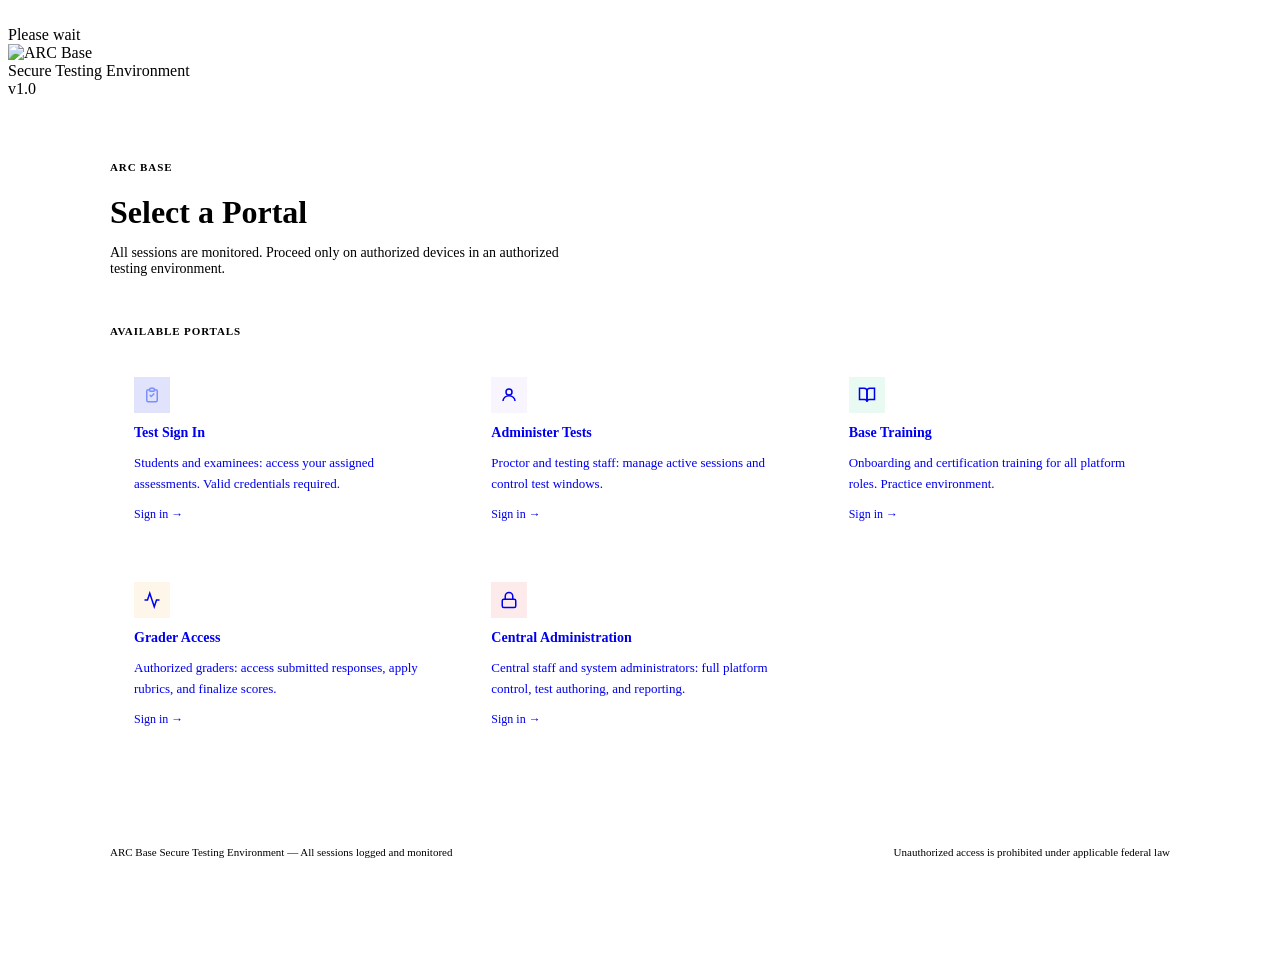
==== index.html @ 7174480e "Create index.html" ====
<!DOCTYPE html>
<html lang="en">
<head>
  <meta charset="UTF-8" />
  <meta name="viewport" content="width=device-width, initial-scale=1.0" />
  <title>ARC Base</title>
  <link rel="stylesheet" href="styles.css" />

  <script type="module">
    import { initializeApp } from "https://www.gstatic.com/firebasejs/10.12.2/firebase-app.js";
    import { getFirestore } from "https://www.gstatic.com/firebasejs/10.12.2/firebase-firestore.js";
    const firebaseConfig = {
      apiKey: "YOUR_API_KEY",
      authDomain: "YOUR_PROJECT.firebaseapp.com",
      projectId: "YOUR_PROJECT_ID",
      storageBucket: "YOUR_PROJECT.appspot.com",
      messagingSenderId: "YOUR_SENDER_ID",
      appId: "YOUR_APP_ID"
    };
    initializeApp(firebaseConfig);
  </script>

  <style>
    .home-wrap {
      max-width: 1060px;
      margin: 0 auto;
      padding: 52px 32px 80px;
    }

    .hero {
      margin-bottom: 48px;
    }
    .hero-eyebrow {
      font-family: var(--font-ui);
      font-size: 11px;
      font-weight: 600;
      letter-spacing: 0.08em;
      text-transform: uppercase;
      color: var(--text-muted);
      margin-bottom: 14px;
    }
    .hero h1 {
      font-size: 2rem;
      color: var(--text-primary);
      margin-bottom: 10px;
    }
    .hero-sub {
      font-size: 14px;
      color: var(--text-secondary);
      max-width: 480px;
    }

    .section-header {
      font-family: var(--font-ui);
      font-size: 11px;
      font-weight: 600;
      letter-spacing: 0.08em;
      text-transform: uppercase;
      color: var(--text-muted);
      margin-bottom: 16px;
      display: flex;
      align-items: center;
      gap: 12px;
    }
    .section-header::after {
      content: '';
      flex: 1;
      height: 1px;
      background: var(--border);
    }

    .portal-grid {
      display: grid;
      grid-template-columns: repeat(auto-fill, minmax(290px, 1fr));
      gap: 12px;
    }

    .portal-card {
      background: var(--bg-card);
      border: 1px solid var(--border);
      border-radius: var(--radius-lg);
      padding: 24px;
      text-decoration: none;
      display: flex;
      flex-direction: column;
      gap: 12px;
      cursor: pointer;
    }
    .portal-card:hover {
      border-color: var(--border-active);
      background: var(--bg-elevated);
    }

    .portal-icon {
      width: 36px; height: 36px;
      border-radius: var(--radius);
      display: flex;
      align-items: center;
      justify-content: center;
    }
    .portal-icon svg { width: 18px; height: 18px; }
    .portal-icon.blue    { background: rgba(43,53,224,0.14);  color: #7b90ff; }
    .portal-icon.purple  { background: rgba(196,168,245,0.12); color: var(--accent-purple); }
    .portal-icon.green   { background: rgba(34,201,120,0.1);  color: var(--success); }
    .portal-icon.warning { background: rgba(240,180,41,0.1);  color: var(--warning); }
    .portal-icon.red     { background: rgba(232,64,64,0.1);   color: var(--danger); }

    .portal-card-title {
      font-family: var(--font-ui);
      font-size: 14px;
      font-weight: 600;
      color: var(--text-primary);
    }
    .portal-card-desc {
      font-size: 13px;
      color: var(--text-secondary);
      line-height: 1.6;
    }
    .portal-card-link {
      font-family: var(--font-ui);
      font-size: 12px;
      font-weight: 500;
      color: var(--text-muted);
      margin-top: auto;
    }

    .home-footer {
      margin-top: 60px;
      padding-top: 24px;
      border-top: 1px solid var(--border);
      display: flex;
      justify-content: space-between;
      flex-wrap: wrap;
      gap: 8px;
    }
    .home-footer p {
      font-family: var(--font-ui);
      font-size: 11px;
      color: var(--text-muted);
    }
  </style>
</head>
<body>

<div id="arc-loader">
  <img src="arcbaseLg.png" alt="" class="loader-logo" />
  <div class="loader-bar-track"><div class="loader-bar-fill"></div></div>
  <span class="loader-text">Please wait</span>
</div>

<header class="topbar">
  <img src="arcbaseLg.png" alt="ARC Base" class="topbar-logo" />
  <img src="arcbaseTxt.png" alt="" class="topbar-wordmark" />
  <div class="topbar-divider"></div>
  <span class="topbar-title">Secure Testing Environment</span>
  <div class="topbar-spacer"></div>
  <span class="topbar-tag">v1.0</span>
</header>

<main class="page">
  <div class="home-wrap">

    <div class="hero">
      <p class="hero-eyebrow">ARC Base</p>
      <h1>Select a Portal</h1>
      <p class="hero-sub">All sessions are monitored. Proceed only on authorized devices in an authorized testing environment.</p>
    </div>

    <div class="section-header">Available Portals</div>

    <div class="portal-grid">

      <a href="login.html?mode=test" class="portal-card">
        <div class="portal-icon blue">
          <svg viewBox="0 0 24 24" fill="none" stroke="currentColor" stroke-width="2">
            <path d="M9 5H7a2 2 0 00-2 2v12a2 2 0 002 2h10a2 2 0 002-2V7a2 2 0 00-2-2h-2"/>
            <rect x="9" y="3" width="6" height="4" rx="1"/>
            <path d="M9 12l2 2 4-4"/>
          </svg>
        </div>
        <div class="portal-card-title">Test Sign In</div>
        <div class="portal-card-desc">Students and examinees: access your assigned assessments. Valid credentials required.</div>
        <div class="portal-card-link">Sign in &rarr;</div>
      </a>

      <a href="login.html?mode=admin" class="portal-card">
        <div class="portal-icon purple">
          <svg viewBox="0 0 24 24" fill="none" stroke="currentColor" stroke-width="2">
            <circle cx="12" cy="8" r="4"/>
            <path d="M4 20c0-4 3.6-7 8-7s8 3 8 7"/>
          </svg>
        </div>
        <div class="portal-card-title">Administer Tests</div>
        <div class="portal-card-desc">Proctor and testing staff: manage active sessions and control test windows.</div>
        <div class="portal-card-link">Sign in &rarr;</div>
      </a>

      <a href="login.html?mode=training" class="portal-card">
        <div class="portal-icon green">
          <svg viewBox="0 0 24 24" fill="none" stroke="currentColor" stroke-width="2">
            <path d="M2 3h6a4 4 0 014 4v14a3 3 0 00-3-3H2z"/>
            <path d="M22 3h-6a4 4 0 00-4 4v14a3 3 0 013-3h7z"/>
          </svg>
        </div>
        <div class="portal-card-title">Base Training</div>
        <div class="portal-card-desc">Onboarding and certification training for all platform roles. Practice environment.</div>
        <div class="portal-card-link">Sign in &rarr;</div>
      </a>

      <a href="login.html?mode=grader" class="portal-card">
        <div class="portal-icon warning">
          <svg viewBox="0 0 24 24" fill="none" stroke="currentColor" stroke-width="2">
            <polyline points="22 12 18 12 15 21 9 3 6 12 2 12"/>
          </svg>
        </div>
        <div class="portal-card-title">Grader Access</div>
        <div class="portal-card-desc">Authorized graders: access submitted responses, apply rubrics, and finalize scores.</div>
        <div class="portal-card-link">Sign in &rarr;</div>
      </a>

      <a href="login.html?mode=central" class="portal-card">
        <div class="portal-icon red">
          <svg viewBox="0 0 24 24" fill="none" stroke="currentColor" stroke-width="2">
            <rect x="3" y="11" width="18" height="11" rx="2"/>
            <path d="M7 11V7a5 5 0 0110 0v4"/>
          </svg>
        </div>
        <div class="portal-card-title">Central Administration</div>
        <div class="portal-card-desc">Central staff and system administrators: full platform control, test authoring, and reporting.</div>
        <div class="portal-card-link">Sign in &rarr;</div>
      </a>

    </div>

    <footer class="home-footer">
      <p>ARC Base Secure Testing Environment &mdash; All sessions logged and monitored</p>
      <p>Unauthorized access is prohibited under applicable federal law</p>
    </footer>

  </div>
</main>

<script>
  window.addEventListener('load', () => {
    setTimeout(() => {
      document.getElementById('arc-loader').classList.add('hidden');
    }, 1400);
  });
</script>
</body>
</html>
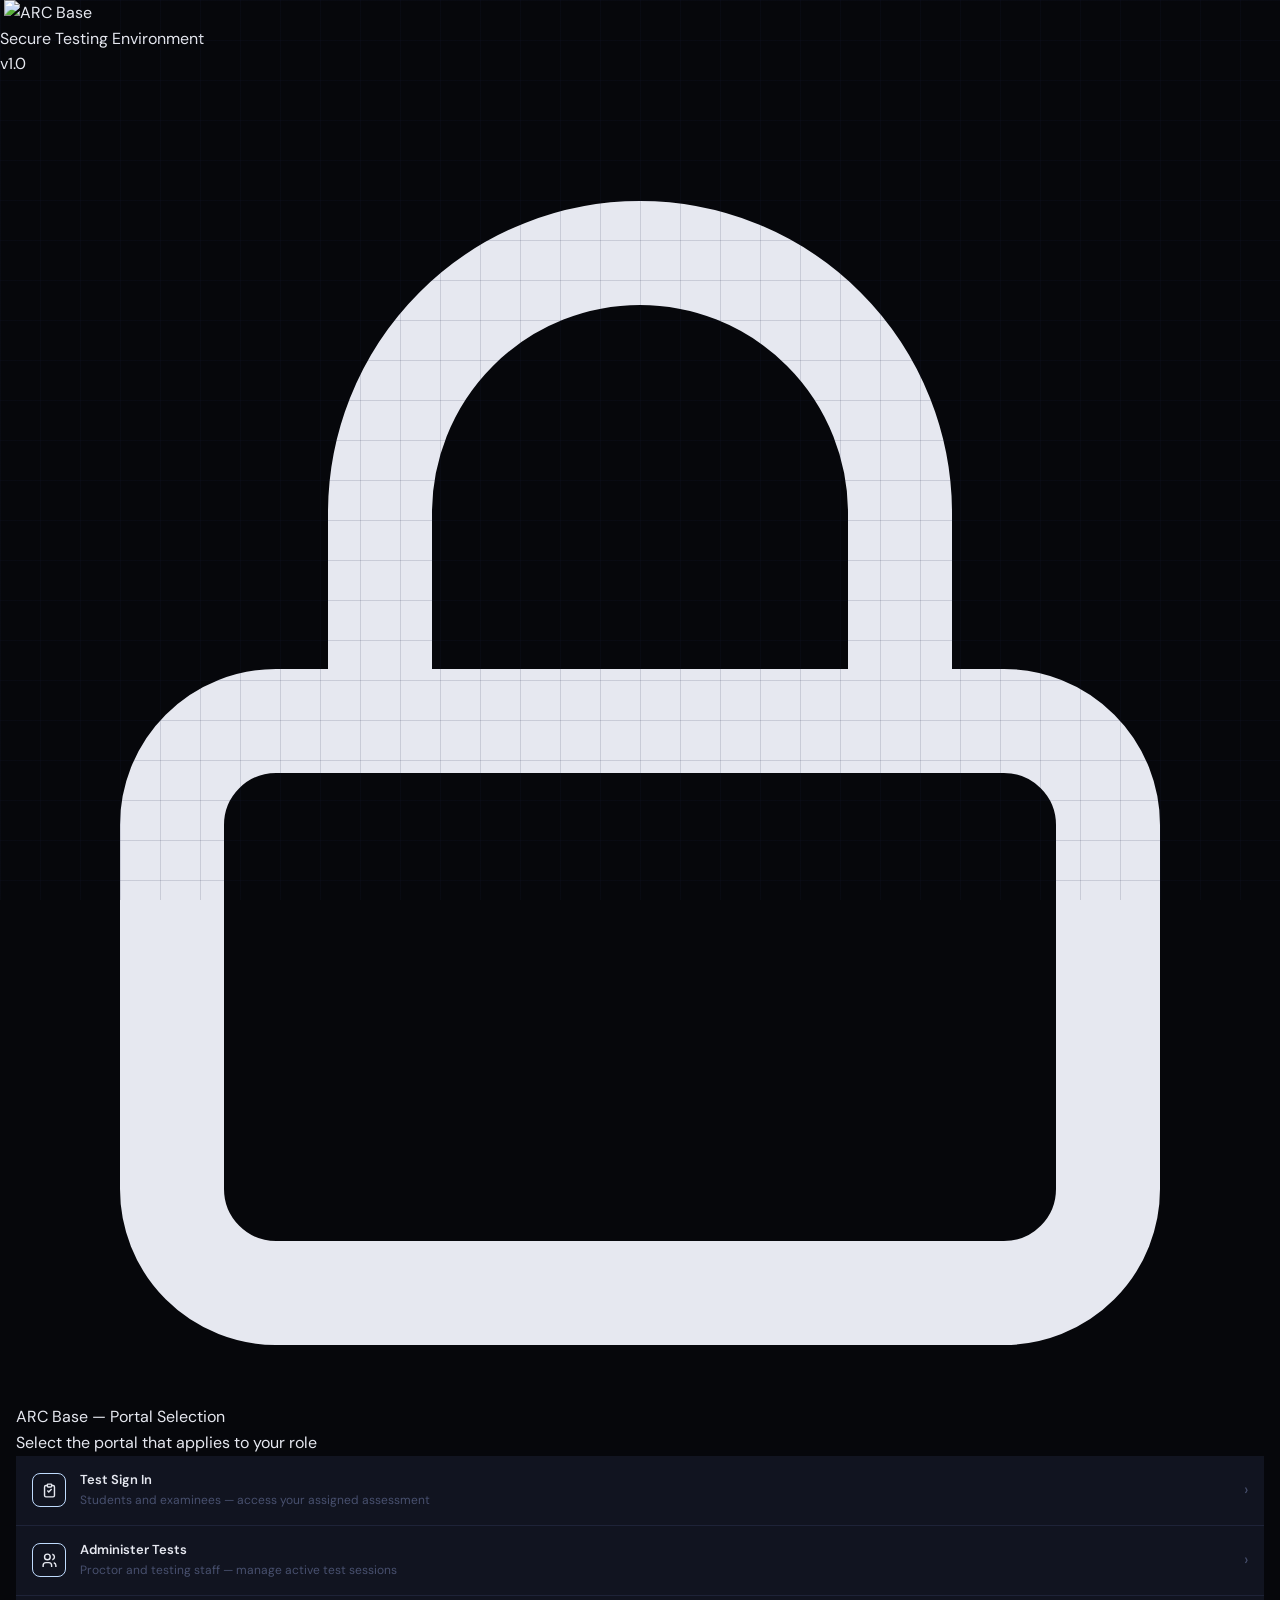
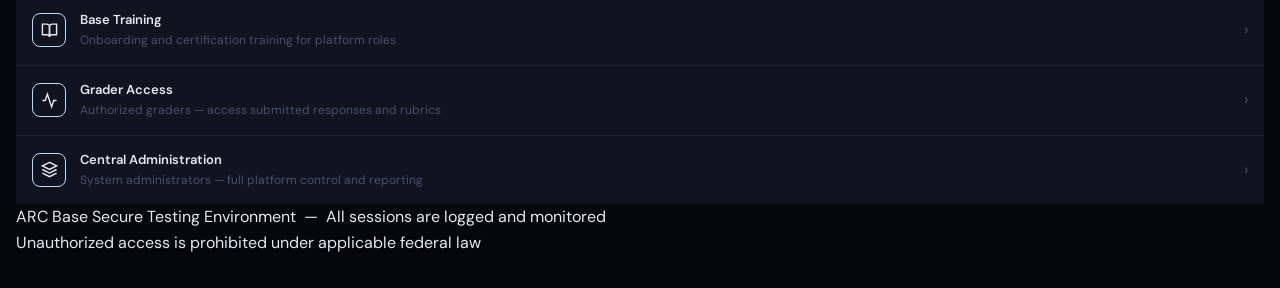
==== commit abfbdaac: "Update index.html" ====
--- a/index.html
+++ b/index.html
@@ -5,139 +5,43 @@
   <meta name="viewport" content="width=device-width, initial-scale=1.0" />
   <title>ARC Base</title>
   <link rel="stylesheet" href="styles.css" />
-
   <script type="module">
     import { initializeApp } from "https://www.gstatic.com/firebasejs/10.12.2/firebase-app.js";
     import { getFirestore } from "https://www.gstatic.com/firebasejs/10.12.2/firebase-firestore.js";
-    const firebaseConfig = {
-      apiKey: "YOUR_API_KEY",
-      authDomain: "YOUR_PROJECT.firebaseapp.com",
-      projectId: "YOUR_PROJECT_ID",
-      storageBucket: "YOUR_PROJECT.appspot.com",
-      messagingSenderId: "YOUR_SENDER_ID",
-      appId: "YOUR_APP_ID"
-    };
+    const firebaseConfig = { apiKey:"YOUR_API_KEY", authDomain:"YOUR_PROJECT.firebaseapp.com", projectId:"YOUR_PROJECT_ID", storageBucket:"YOUR_PROJECT.appspot.com", messagingSenderId:"YOUR_SENDER_ID", appId:"YOUR_APP_ID" };
     initializeApp(firebaseConfig);
   </script>
-
   <style>
-    .home-wrap {
-      max-width: 1060px;
-      margin: 0 auto;
-      padding: 52px 32px 80px;
+    .portal-grid {
+      display: flex;
+      flex-direction: column;
+      gap: 0;
     }
-
-    .hero {
-      margin-bottom: 48px;
-    }
-    .hero-eyebrow {
-      font-family: var(--font-ui);
-      font-size: 11px;
-      font-weight: 600;
-      letter-spacing: 0.08em;
-      text-transform: uppercase;
-      color: var(--text-muted);
-      margin-bottom: 14px;
-    }
-    .hero h1 {
-      font-size: 2rem;
-      color: var(--text-primary);
-      margin-bottom: 10px;
-    }
-    .hero-sub {
-      font-size: 14px;
-      color: var(--text-secondary);
-      max-width: 480px;
-    }
-
-    .section-header {
-      font-family: var(--font-ui);
-      font-size: 11px;
-      font-weight: 600;
-      letter-spacing: 0.08em;
-      text-transform: uppercase;
-      color: var(--text-muted);
-      margin-bottom: 16px;
+    .portal-item {
       display: flex;
       align-items: center;
-      gap: 12px;
+      gap: 14px;
+      padding: 14px 16px;
+      border-bottom: 1px solid var(--border);
+      text-decoration: none;
+      color: var(--text-primary);
+      background: var(--bg-card);
     }
-    .section-header::after {
-      content: '';
-      flex: 1;
-      height: 1px;
-      background: var(--border);
+    .portal-item:last-child { border-bottom: none; }
+    .portal-item:hover { background: var(--accent-light); }
+    .portal-item-icon {
+      width: 34px; height: 34px;
+      border-radius: var(--radius);
+      background: var(--accent-light);
+      border: 1px solid #bfdbfe;
+      display: flex; align-items: center; justify-content: center;
+      flex-shrink: 0;
+      color: var(--accent-btn);
     }
-
-    .portal-grid {
-      display: grid;
-      grid-template-columns: repeat(auto-fill, minmax(290px, 1fr));
-      gap: 12px;
-    }
-
-    .portal-card {
-      background: var(--bg-card);
-      border: 1px solid var(--border);
-      border-radius: var(--radius-lg);
-      padding: 24px;
-      text-decoration: none;
-      display: flex;
-      flex-direction: column;
-      gap: 12px;
-      cursor: pointer;
-    }
-    .portal-card:hover {
-      border-color: var(--border-active);
-      background: var(--bg-elevated);
-    }
-
-    .portal-icon {
-      width: 36px; height: 36px;
-      border-radius: var(--radius);
-      display: flex;
-      align-items: center;
-      justify-content: center;
-    }
-    .portal-icon svg { width: 18px; height: 18px; }
-    .portal-icon.blue    { background: rgba(43,53,224,0.14);  color: #7b90ff; }
-    .portal-icon.purple  { background: rgba(196,168,245,0.12); color: var(--accent-purple); }
-    .portal-icon.green   { background: rgba(34,201,120,0.1);  color: var(--success); }
-    .portal-icon.warning { background: rgba(240,180,41,0.1);  color: var(--warning); }
-    .portal-icon.red     { background: rgba(232,64,64,0.1);   color: var(--danger); }
-
-    .portal-card-title {
-      font-family: var(--font-ui);
-      font-size: 14px;
-      font-weight: 600;
-      color: var(--text-primary);
-    }
-    .portal-card-desc {
-      font-size: 13px;
-      color: var(--text-secondary);
-      line-height: 1.6;
-    }
-    .portal-card-link {
-      font-family: var(--font-ui);
-      font-size: 12px;
-      font-weight: 500;
-      color: var(--text-muted);
-      margin-top: auto;
-    }
-
-    .home-footer {
-      margin-top: 60px;
-      padding-top: 24px;
-      border-top: 1px solid var(--border);
-      display: flex;
-      justify-content: space-between;
-      flex-wrap: wrap;
-      gap: 8px;
-    }
-    .home-footer p {
-      font-family: var(--font-ui);
-      font-size: 11px;
-      color: var(--text-muted);
-    }
+    .portal-item-icon svg { width: 17px; height: 17px; }
+    .portal-item-title { font-size: 13px; font-weight: 600; color: var(--accent-btn); }
+    .portal-item-desc  { font-size: 12px; color: var(--text-muted); margin-top: 1px; }
+    .portal-item-arrow { margin-left: auto; color: var(--text-muted); font-size: 16px; }
   </style>
 </head>
 <body>
@@ -148,103 +52,119 @@
   <span class="loader-text">Please wait</span>
 </div>
 
-<header class="topbar">
-  <img src="arcbaseLg.png" alt="ARC Base" class="topbar-logo" />
-  <img src="arcbaseTxt.png" alt="" class="topbar-wordmark" />
-  <div class="topbar-divider"></div>
-  <span class="topbar-title">Secure Testing Environment</span>
-  <div class="topbar-spacer"></div>
-  <span class="topbar-tag">v1.0</span>
+<header class="site-header">
+  <img src="arcbaseLg.png" alt="" class="site-header-logo" />
+  <img src="arcbaseTxt.png" alt="ARC Base" class="site-header-wordmark" />
+  <div class="site-header-divider"></div>
+  <span class="site-header-title">Secure Testing Environment</span>
+  <div class="site-header-spacer"></div>
+  <span class="site-header-tag">v1.0</span>
 </header>
 
-<main class="page">
-  <div class="home-wrap">
+<div class="page-shell" style="padding: 72px 16px 32px;">
+  <div class="center-box">
 
-    <div class="hero">
-      <p class="hero-eyebrow">ARC Base</p>
-      <h1>Select a Portal</h1>
-      <p class="hero-sub">All sessions are monitored. Proceed only on authorized devices in an authorized testing environment.</p>
+    <div class="box-header">
+      <div class="box-header-icon">
+        <svg viewBox="0 0 24 24" fill="none" stroke="currentColor" stroke-width="2">
+          <rect x="3" y="11" width="18" height="11" rx="2"/>
+          <path d="M7 11V7a5 5 0 0110 0v4"/>
+        </svg>
+      </div>
+      <div>
+        <div class="box-header-title">ARC Base — Portal Selection</div>
+        <div class="box-header-sub">Select the portal that applies to your role</div>
+      </div>
     </div>
-
-    <div class="section-header">Available Portals</div>
 
     <div class="portal-grid">
 
-      <a href="login.html?mode=test" class="portal-card">
-        <div class="portal-icon blue">
+      <a href="login.html?mode=test" class="portal-item">
+        <div class="portal-item-icon">
           <svg viewBox="0 0 24 24" fill="none" stroke="currentColor" stroke-width="2">
             <path d="M9 5H7a2 2 0 00-2 2v12a2 2 0 002 2h10a2 2 0 002-2V7a2 2 0 00-2-2h-2"/>
             <rect x="9" y="3" width="6" height="4" rx="1"/>
             <path d="M9 12l2 2 4-4"/>
           </svg>
         </div>
-        <div class="portal-card-title">Test Sign In</div>
-        <div class="portal-card-desc">Students and examinees: access your assigned assessments. Valid credentials required.</div>
-        <div class="portal-card-link">Sign in &rarr;</div>
+        <div>
+          <div class="portal-item-title">Test Sign In</div>
+          <div class="portal-item-desc">Students and examinees — access your assigned assessment</div>
+        </div>
+        <span class="portal-item-arrow">&#8250;</span>
       </a>
 
-      <a href="login.html?mode=admin" class="portal-card">
-        <div class="portal-icon purple">
+      <a href="login.html?mode=admin" class="portal-item">
+        <div class="portal-item-icon">
           <svg viewBox="0 0 24 24" fill="none" stroke="currentColor" stroke-width="2">
-            <circle cx="12" cy="8" r="4"/>
-            <path d="M4 20c0-4 3.6-7 8-7s8 3 8 7"/>
+            <circle cx="9" cy="7" r="4"/>
+            <path d="M3 21v-2a4 4 0 014-4h4a4 4 0 014 4v2"/>
+            <path d="M16 3.13a4 4 0 010 7.75"/>
+            <path d="M21 21v-2a4 4 0 00-3-3.87"/>
           </svg>
         </div>
-        <div class="portal-card-title">Administer Tests</div>
-        <div class="portal-card-desc">Proctor and testing staff: manage active sessions and control test windows.</div>
-        <div class="portal-card-link">Sign in &rarr;</div>
+        <div>
+          <div class="portal-item-title">Administer Tests</div>
+          <div class="portal-item-desc">Proctor and testing staff — manage active test sessions</div>
+        </div>
+        <span class="portal-item-arrow">&#8250;</span>
       </a>
 
-      <a href="login.html?mode=training" class="portal-card">
-        <div class="portal-icon green">
+      <a href="login.html?mode=training" class="portal-item">
+        <div class="portal-item-icon">
           <svg viewBox="0 0 24 24" fill="none" stroke="currentColor" stroke-width="2">
             <path d="M2 3h6a4 4 0 014 4v14a3 3 0 00-3-3H2z"/>
             <path d="M22 3h-6a4 4 0 00-4 4v14a3 3 0 013-3h7z"/>
           </svg>
         </div>
-        <div class="portal-card-title">Base Training</div>
-        <div class="portal-card-desc">Onboarding and certification training for all platform roles. Practice environment.</div>
-        <div class="portal-card-link">Sign in &rarr;</div>
+        <div>
+          <div class="portal-item-title">Base Training</div>
+          <div class="portal-item-desc">Onboarding and certification training for platform roles</div>
+        </div>
+        <span class="portal-item-arrow">&#8250;</span>
       </a>
 
-      <a href="login.html?mode=grader" class="portal-card">
-        <div class="portal-icon warning">
+      <a href="login.html?mode=grader" class="portal-item">
+        <div class="portal-item-icon">
           <svg viewBox="0 0 24 24" fill="none" stroke="currentColor" stroke-width="2">
             <polyline points="22 12 18 12 15 21 9 3 6 12 2 12"/>
           </svg>
         </div>
-        <div class="portal-card-title">Grader Access</div>
-        <div class="portal-card-desc">Authorized graders: access submitted responses, apply rubrics, and finalize scores.</div>
-        <div class="portal-card-link">Sign in &rarr;</div>
+        <div>
+          <div class="portal-item-title">Grader Access</div>
+          <div class="portal-item-desc">Authorized graders — access submitted responses and rubrics</div>
+        </div>
+        <span class="portal-item-arrow">&#8250;</span>
       </a>
 
-      <a href="login.html?mode=central" class="portal-card">
-        <div class="portal-icon red">
+      <a href="login.html?mode=central" class="portal-item">
+        <div class="portal-item-icon">
           <svg viewBox="0 0 24 24" fill="none" stroke="currentColor" stroke-width="2">
-            <rect x="3" y="11" width="18" height="11" rx="2"/>
-            <path d="M7 11V7a5 5 0 0110 0v4"/>
+            <path d="M12 2L2 7l10 5 10-5-10-5z"/>
+            <path d="M2 17l10 5 10-5"/>
+            <path d="M2 12l10 5 10-5"/>
           </svg>
         </div>
-        <div class="portal-card-title">Central Administration</div>
-        <div class="portal-card-desc">Central staff and system administrators: full platform control, test authoring, and reporting.</div>
-        <div class="portal-card-link">Sign in &rarr;</div>
+        <div>
+          <div class="portal-item-title">Central Administration</div>
+          <div class="portal-item-desc">System administrators — full platform control and reporting</div>
+        </div>
+        <span class="portal-item-arrow">&#8250;</span>
       </a>
 
     </div>
 
-    <footer class="home-footer">
-      <p>ARC Base Secure Testing Environment &mdash; All sessions logged and monitored</p>
-      <p>Unauthorized access is prohibited under applicable federal law</p>
-    </footer>
+  </div>
 
+  <div class="page-footer">
+    ARC Base Secure Testing Environment &nbsp;&mdash;&nbsp; All sessions are logged and monitored<br>
+    Unauthorized access is prohibited under applicable federal law
   </div>
-</main>
+</div>
 
 <script>
   window.addEventListener('load', () => {
-    setTimeout(() => {
-      document.getElementById('arc-loader').classList.add('hidden');
-    }, 1400);
+    setTimeout(() => document.getElementById('arc-loader').classList.add('hidden'), 1200);
   });
 </script>
 </body>
--- a/styles.css
+++ b/styles.css
@@ -0,0 +1,240 @@
+@import url('https://fonts.googleapis.com/css2?family=Inter:wght@400;500;600;700&family=DM+Sans:wght@400;500&display=swap');
+
+:root {
+  --bg-primary:    #06070b;
+  --bg-secondary:  #0d0f16;
+  --bg-card:       #111420;
+  --bg-elevated:   #181c2a;
+  --border:        #1e2338;
+  --border-active: #2c3252;
+
+  --accent-purple: #c4a8f5;
+  --accent-blue:   #2b35e0;
+
+  --text-primary:   #e6e8f0;
+  --text-secondary: #858caa;
+  --text-muted:     #48506e;
+  --text-label:     #5a6285;
+
+  --success: #22c978;
+  --warning: #f0b429;
+  --danger:  #e84040;
+
+  --font-ui:   'Inter', sans-serif;
+  --font-body: 'DM Sans', sans-serif;
+
+  --radius-sm: 4px;
+  --radius:    8px;
+  --radius-lg: 12px;
+  --radius-xl: 16px;
+
+  --shadow-card: 0 1px 12px rgba(0,0,0,0.4), 0 0 0 1px var(--border);
+}
+
+*, *::before, *::after { box-sizing: border-box; margin: 0; padding: 0; }
+html { font-size: 16px; }
+
+body {
+  background: var(--bg-primary);
+  color: var(--text-primary);
+  font-family: var(--font-body);
+  font-weight: 400;
+  line-height: 1.6;
+  min-height: 100vh;
+  overflow-x: hidden;
+}
+
+body::before {
+  content: '';
+  position: fixed;
+  inset: 0;
+  background-image:
+    linear-gradient(rgba(28,34,65,0.14) 1px, transparent 1px),
+    linear-gradient(90deg, rgba(28,34,65,0.14) 1px, transparent 1px);
+  background-size: 40px 40px;
+  pointer-events: none;
+  z-index: 0;
+}
+
+/* Loader */
+#arc-loader {
+  position: fixed;
+  inset: 0;
+  background: var(--bg-primary);
+  z-index: 9999;
+  display: flex;
+  flex-direction: column;
+  align-items: center;
+  justify-content: center;
+  gap: 24px;
+}
+#arc-loader.hidden { display: none; }
+.loader-logo { width: 52px; height: 52px; }
+.loader-bar-track {
+  width: 200px;
+  height: 2px;
+  background: var(--border);
+  border-radius: 99px;
+  overflow: hidden;
+}
+.loader-bar-fill {
+  height: 100%;
+  background: linear-gradient(90deg, var(--accent-blue), var(--accent-purple));
+  border-radius: 99px;
+  animation: barFill 1.2s ease forwards;
+}
+@keyframes barFill { from { width: 0%; } to { width: 100%; } }
+.loader-text {
+  font-family: var(--font-ui);
+  font-size: 12px;
+  color: var(--text-muted);
+}
+
+/* Topbar */
+.topbar {
+  position: fixed;
+  top: 0; left: 0; right: 0;
+  height: 54px;
+  background: rgba(6,7,11,0.96);
+  backdrop-filter: blur(10px);
+  border-bottom: 1px solid var(--border);
+  display: flex;
+  align-items: center;
+  padding: 0 28px;
+  gap: 14px;
+  z-index: 100;
+}
+.topbar-logo     { height: 26px; }
+.topbar-wordmark { height: 16px; }
+.topbar-divider  { width: 1px; height: 22px; background: var(--border); margin: 0 6px; }
+.topbar-title    { font-family: var(--font-ui); font-size: 13px; font-weight: 500; color: var(--text-secondary); }
+.topbar-spacer   { flex: 1; }
+.topbar-tag      { font-family: var(--font-ui); font-size: 11px; color: var(--text-muted); font-weight: 500; }
+
+/* Page */
+.page { position: relative; z-index: 1; padding-top: 78px; min-height: 100vh; }
+
+/* Typography */
+h1, h2, h3, h4 { font-family: var(--font-ui); font-weight: 700; line-height: 1.25; }
+h1 { font-size: 2rem; }
+h2 { font-size: 1.6rem; }
+h3 { font-size: 1.25rem; }
+h4 { font-size: 1rem; }
+
+/* Cards */
+.card {
+  background: var(--bg-card);
+  border: 1px solid var(--border);
+  border-radius: var(--radius-lg);
+  padding: 28px;
+  box-shadow: var(--shadow-card);
+}
+
+/* Buttons */
+.btn {
+  display: inline-flex;
+  align-items: center;
+  justify-content: center;
+  gap: 8px;
+  font-family: var(--font-ui);
+  font-size: 13px;
+  font-weight: 600;
+  border: none;
+  cursor: pointer;
+  border-radius: var(--radius);
+  padding: 10px 20px;
+  text-decoration: none;
+  white-space: nowrap;
+}
+.btn-primary { background: var(--accent-blue); color: #fff; }
+.btn-primary:hover { background: #3742f0; }
+.btn-ghost { background: transparent; color: var(--text-secondary); border: 1px solid var(--border); }
+.btn-ghost:hover { border-color: var(--border-active); color: var(--text-primary); background: var(--bg-elevated); }
+.btn-danger { background: transparent; color: var(--danger); border: 1px solid rgba(232,64,64,0.3); }
+.btn-danger:hover { background: rgba(232,64,64,0.08); }
+.btn:disabled { opacity: 0.4; cursor: not-allowed; }
+.btn-loading { position: relative; color: transparent !important; }
+.btn-loading::after {
+  content: '';
+  position: absolute;
+  width: 14px; height: 14px;
+  border: 2px solid rgba(255,255,255,0.3);
+  border-top-color: #fff;
+  border-radius: 50%;
+  animation: spin 0.7s linear infinite;
+}
+@keyframes spin { to { transform: rotate(360deg); } }
+
+/* Inputs */
+.form-group { display: flex; flex-direction: column; gap: 6px; }
+.form-label { font-family: var(--font-ui); font-size: 12px; font-weight: 600; color: var(--text-secondary); }
+.form-input {
+  background: var(--bg-secondary);
+  border: 1px solid var(--border);
+  border-radius: var(--radius);
+  color: var(--text-primary);
+  font-family: var(--font-ui);
+  font-size: 14px;
+  padding: 10px 14px;
+  width: 100%;
+  outline: none;
+}
+.form-input:focus { border-color: var(--accent-purple); box-shadow: 0 0 0 3px rgba(196,168,245,0.08); }
+.form-input::placeholder { color: var(--text-muted); }
+select.form-input { cursor: pointer; }
+
+/* Alerts */
+.alert { border-radius: var(--radius); padding: 12px 16px; font-size: 13px; line-height: 1.6; display: flex; gap: 10px; align-items: flex-start; }
+.alert-danger  { background: rgba(232,64,64,0.08);  border: 1px solid rgba(232,64,64,0.25);  color: #f08080; }
+.alert-success { background: rgba(34,201,120,0.08); border: 1px solid rgba(34,201,120,0.25); color: #80e0b0; }
+.alert-info    { background: rgba(196,168,245,0.06); border: 1px solid rgba(196,168,245,0.2); color: var(--accent-purple); }
+
+/* Badges */
+.badge { display: inline-flex; align-items: center; padding: 3px 10px; border-radius: 99px; font-family: var(--font-ui); font-size: 11px; font-weight: 600; }
+.badge-role   { background: rgba(43,53,224,0.15); color: #7b90ff; border: 1px solid rgba(43,53,224,0.3); }
+.badge-active { background: rgba(34,201,120,0.1); color: var(--success); border: 1px solid rgba(34,201,120,0.25); }
+
+/* Divider */
+.divider { height: 1px; background: var(--border); width: 100%; }
+
+/* Modal */
+.modal-overlay {
+  position: fixed;
+  inset: 0;
+  background: rgba(0,0,0,0.7);
+  backdrop-filter: blur(4px);
+  z-index: 500;
+  display: flex;
+  align-items: center;
+  justify-content: center;
+  padding: 24px;
+}
+.modal-box {
+  background: var(--bg-card);
+  border: 1px solid var(--border-active);
+  border-radius: var(--radius-xl);
+  width: 100%;
+  max-width: 680px;
+  max-height: 80vh;
+  overflow-y: auto;
+  padding: 36px;
+  box-shadow: 0 24px 80px rgba(0,0,0,0.7);
+}
+.modal-box h3 { margin-bottom: 20px; color: var(--text-primary); }
+
+/* Scrollbar */
+::-webkit-scrollbar { width: 6px; }
+::-webkit-scrollbar-track { background: var(--bg-secondary); }
+::-webkit-scrollbar-thumb { background: var(--border-active); border-radius: 99px; }
+
+/* Utility */
+.text-center { text-align: center; }
+.text-muted  { color: var(--text-secondary); }
+.flex        { display: flex; }
+.items-center { align-items: center; }
+.gap-8  { gap: 8px; }
+.gap-16 { gap: 16px; }
+.gap-24 { gap: 24px; }
+.w-full { width: 100%; }
+.mt-16  { margin-top: 16px; }
+.mt-24  { margin-top: 24px; }
